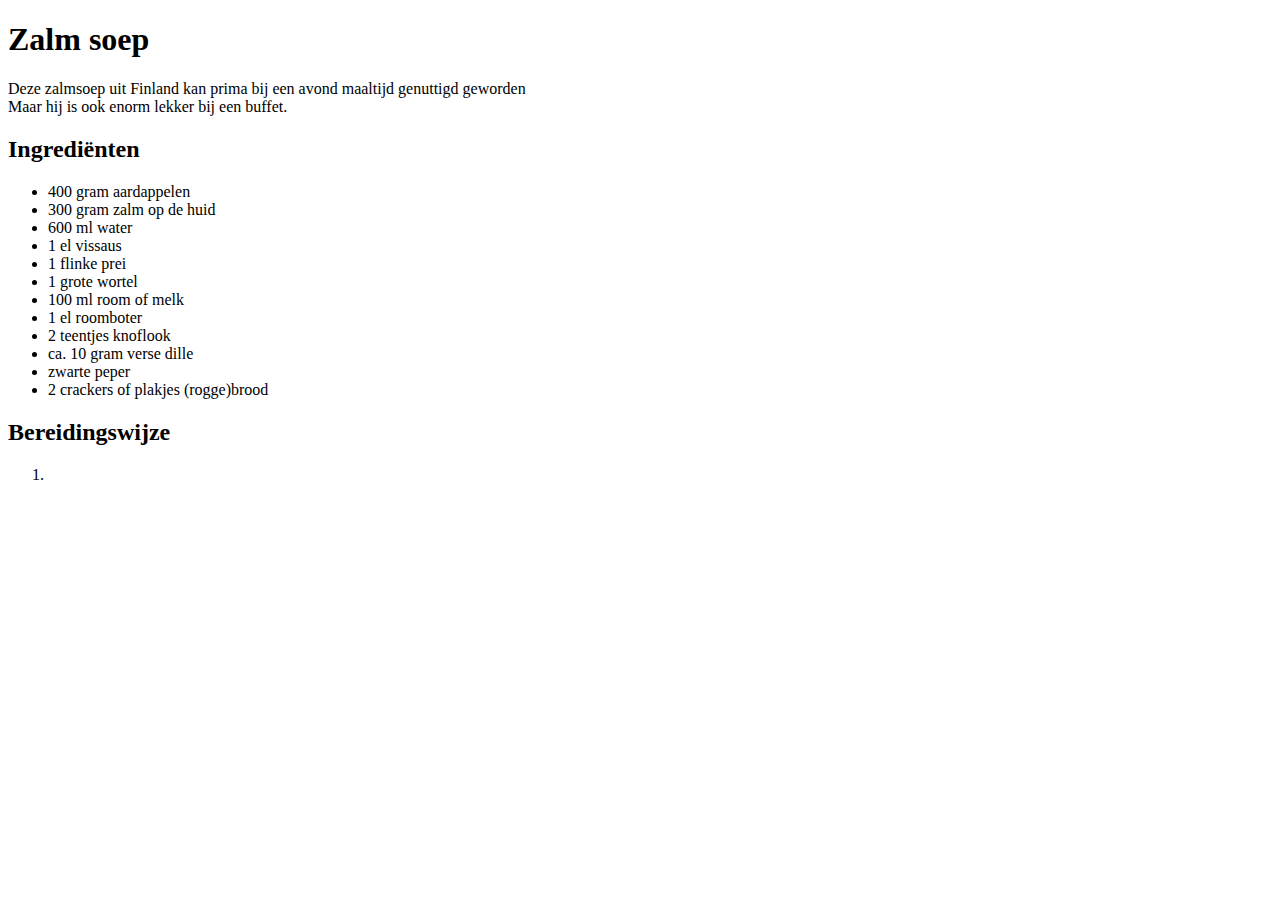
==== B1W6O1 - Zalm soep/Index.html @ 2d634ea5 "Added viewport +  unordered list." ====
<!DOCTYPE html>
<html>
<head>
	<title>Recept: Finse zalmsoep</title>
	<meta name="viewport" content="width=device-width, initial-scale=1.0">
	<link rel="stylesheet" type="text/css" href="Style.css">
	<link href="https://fonts.googleapis.com/css2?family=Roboto&display=swap" rel="stylesheet">

</head>
<body>
<div Class="container">
<h1>Zalm soep</h1>
<p>Deze zalmsoep uit Finland kan prima bij een avond maaltijd genuttigd geworden<br>
Maar hij is ook enorm lekker bij een buffet.</p>
<h2>Ingrediënten</h2>
<ul>
	<li>400 gram aardappelen</li>
	<li>300 gram zalm op de huid</li>
	<li>600 ml water</li>
	<li>1 el vissaus</li>
	<li>1 flinke prei</li>
	<li>1 grote wortel</li>
	<li>100 ml room of melk</li>
	<li>1 el roomboter</li>
	<li>2 teentjes knoflook</li>
	<li>ca. 10 gram verse dille</li>
	<li>zwarte peper</li>
	<li>2 crackers of plakjes (rogge)brood</li>
</ul>
<h2>Bereidingswijze</h2>
<ol>
	<li></li>

</ol>
</div>
</body>
</html>
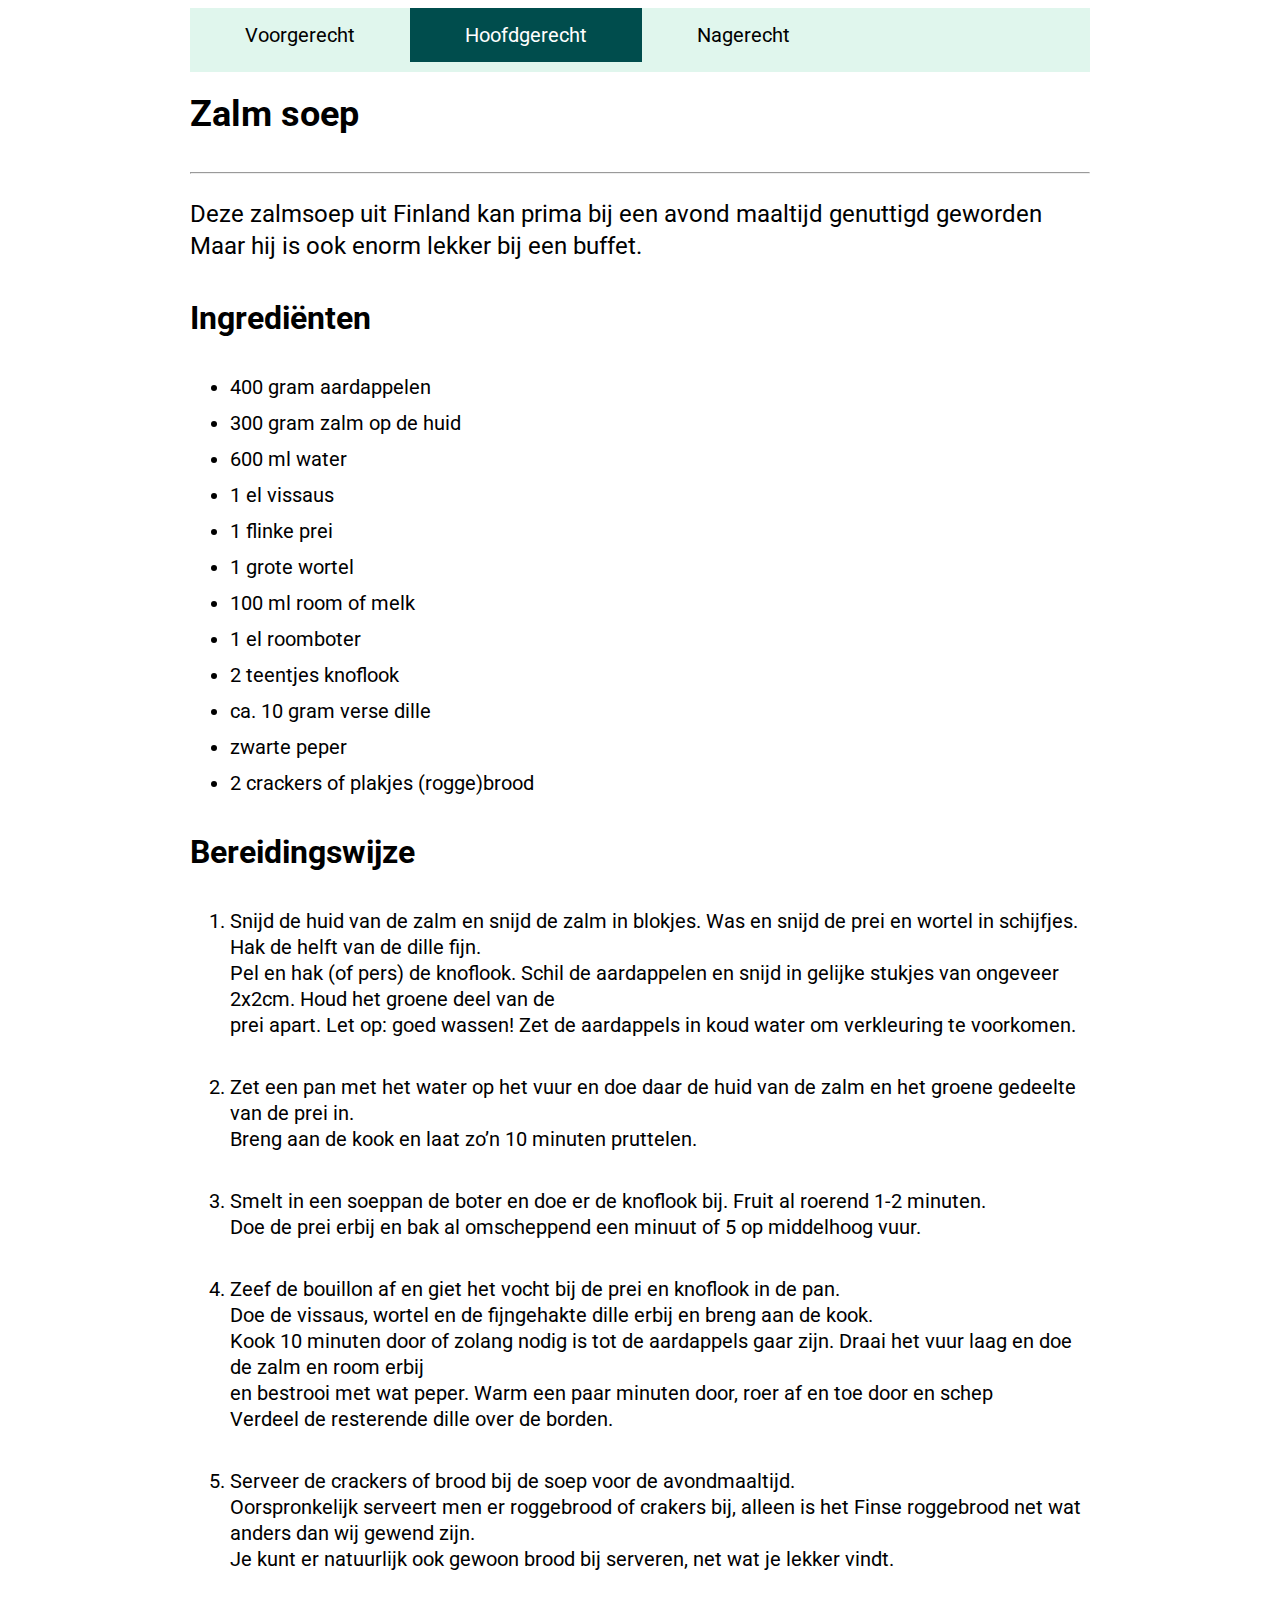
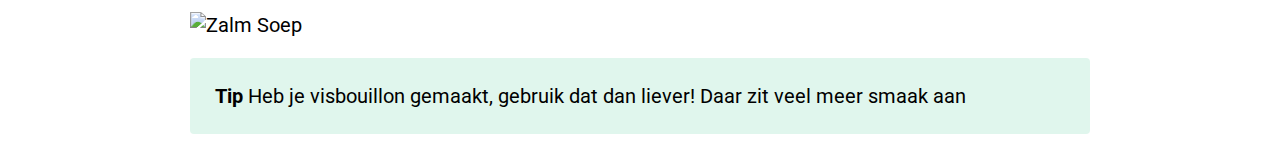
==== commit 09dfb918: "Added a functional nav bar" ====
--- a/B1W6O1 - Zalm soep/Index.html
+++ b/B1W6O1 - Zalm soep/Index.html
@@ -9,29 +9,58 @@
 </head>
 <body>
 <div Class="container">
+
+	<nav>
+		<li class="menu"><a href=Voorgerecht.html>Voorgerecht</a></li>
+		<li class="menu"><a href=index.html class="active">Hoofdgerecht</a></li>
+		<li class="menu"><a href=nagerecht.html>Nagerecht</a></li>
+	</nav>
+
 <h1>Zalm soep</h1>
+<hr>
 <p>Deze zalmsoep uit Finland kan prima bij een avond maaltijd genuttigd geworden<br>
 Maar hij is ook enorm lekker bij een buffet.</p>
+
 <h2>Ingrediënten</h2>
-<ul>
-	<li>400 gram aardappelen</li>
-	<li>300 gram zalm op de huid</li>
-	<li>600 ml water</li>
-	<li>1 el vissaus</li>
-	<li>1 flinke prei</li>
-	<li>1 grote wortel</li>
-	<li>100 ml room of melk</li>
-	<li>1 el roomboter</li>
-	<li>2 teentjes knoflook</li>
-	<li>ca. 10 gram verse dille</li>
-	<li>zwarte peper</li>
-	<li>2 crackers of plakjes (rogge)brood</li>
-</ul>
+		<ul>
+			<li>400 gram aardappelen</li>
+			<li>300 gram zalm op de huid</li>
+			<li>600 ml water</li>
+			<li>1 el vissaus</li>
+			<li>1 flinke prei</li>
+			<li>1 grote wortel</li>
+			<li>100 ml room of melk</li>
+			<li>1 el roomboter</li>
+			<li>2 teentjes knoflook</li>
+			<li>ca. 10 gram verse dille</li>
+			<li>zwarte peper</li>
+			<li>2 crackers of plakjes (rogge)brood</li>
+		</ul>
 <h2>Bereidingswijze</h2>
-<ol>
-	<li></li>
-
-</ol>
+		<ol>
+			<li>Snijd de huid van de zalm en snijd de zalm in blokjes. Was en snijd de prei en wortel in schijfjes. Hak de helft van de dille fijn.<br>
+			Pel en hak (of pers) de knoflook. Schil de aardappelen en snijd in gelijke stukjes van ongeveer 2x2cm. Houd het groene deel van de<br> 
+			prei apart. Let op: goed wassen! Zet de aardappels in koud water om verkleuring te voorkomen.</li>
+		<br>
+			<li>Zet een pan met het water op het vuur en doe daar de huid van de zalm en het groene gedeelte van de prei in.<br>
+			Breng aan de kook en laat zo’n 10 minuten pruttelen.</li>
+		<br>
+			<li>Smelt in een soeppan de boter en doe er de knoflook bij. Fruit al roerend 1-2 minuten.<br>
+			Doe de prei erbij en bak al omscheppend een minuut of 5 op middelhoog vuur.</li>
+		<br>
+			<li>Zeef de bouillon af en giet het vocht bij de prei en knoflook in de pan. <br>
+			Doe de vissaus, wortel en de fijngehakte dille erbij en breng aan de kook. <br>
+			Kook 10 minuten door of zolang nodig is tot de aardappels gaar zijn. Draai het vuur laag en doe de zalm en room erbij<br>
+			en bestrooi met wat peper. Warm een paar minuten door, roer af en toe door en schep <br>
+			Verdeel de resterende dille over de borden.
+			</li>
+		<br>
+			<li>Serveer de crackers of brood bij de soep voor de avondmaaltijd. <br>
+			Oorspronkelijk serveert men er roggebrood of crakers bij, alleen is het Finse roggebrood net wat anders dan wij gewend zijn. <br>
+			Je kunt er natuurlijk ook gewoon brood bij serveren, net wat je lekker vindt.</li>
+		</ol>
+<img src="soep.jpg" alt="Zalm Soep">
+<p><b>Tip</b> Heb je visbouillon gemaakt, gebruik dat dan liever! Daar zit veel meer smaak aan</p>
 </div>
 </body>
 </html>--- a/B1W6O1 - Zalm soep/Style.css
+++ b/B1W6O1 - Zalm soep/Style.css
@@ -0,0 +1,70 @@
+
+div {
+    width: 100vh; /*vh is viewport height this makes sure it does stay at the same height at all times even when the page is made smaller*/
+    margin: 0 auto;
+    font-size: 20px;
+    line-height: 26px;
+    font-family: 'Roboto', sans-serif; /*A google font being executed in the whole div*/
+}
+
+h1 {
+    font-size: 36px;
+    line-height: 36px;
+    margin-bottom: 40px;
+}
+
+p:nth-of-type(1) { /*end of type for the first paragraph this makes sure that the second paragraph gets its own layout*/
+    font-size: 24px;
+    line-height: 32px;
+    margin-bottom: 40px;
+}
+
+h2 {
+    font-size: 32px;
+    line-height: 32px;
+    margin-bottom: 40px;
+}
+
+ul {
+    margin-bottom: 40px;
+}
+
+ol {
+    margin-bottom: 40px;
+}
+
+li  {
+    margin-bottom: 10px;
+}
+
+p:nth-of-type(2) { 
+    background-color: #e0f6ed;
+    border-radius: 4px;
+    padding: 25px;
+}
+
+nav {
+    list-style-type: none;
+    margin: 0;
+    padding: 0;
+    overflow: hidden;
+    background-color: #e0f6ed;;
+}
+
+.menu {
+    float: left;
+}
+
+li a { /*Style for the text in navigation bar*/
+     display: block;
+     color: black;
+     text-align: center;
+     padding: 14px 55px;
+     padding-top: 14px;
+     text-decoration: none;
+}
+
+.active {
+    background-color: #004d4d;
+    color: white;
+}